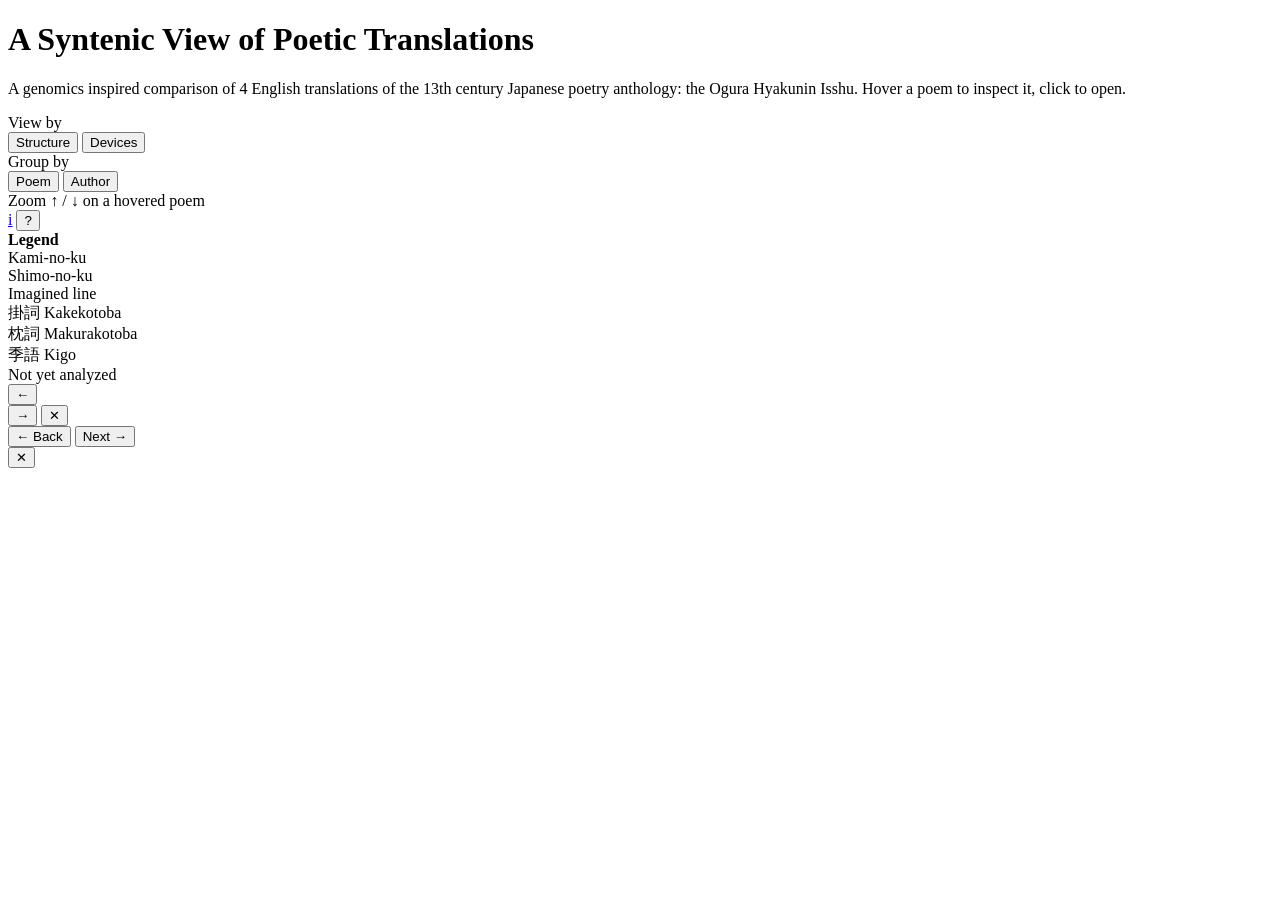
==== index.html @ c62c604d "move index to root for Github pages to find" ====
<!doctype html>
<html lang="en">
<head>
<meta charset="utf-8">
<meta name="viewport" content="width=device-width, initial-scale=1">
<title>Comparative Translations of the Ogura Hyakunin Isshu</title>
<link rel="stylesheet" href="style.css?v=52">
</head>
<body>
<div class="page">
  <div class="hd">
    <h1>A Syntenic View of Poetic Translations</h1>
    <p>A genomics inspired comparison of 4 English translations of the 13th century Japanese poetry anthology: the Ogura Hyakunin Isshu. Hover a poem to inspect it, click to open.</p>
    <div class="toggles-row">
      <div class="toggle-group">
        <span class="toggle-label">View by</span>
        <div class="view-toggle" role="group" aria-label="View mode">
          <button class="vt-btn" id="vtStructure">Structure</button>
          <button class="vt-btn active" id="vtDevice">Devices</button>
        </div>
      </div>
      <div class="toggle-group">
        <span class="toggle-label">Group by</span>
        <div class="view-toggle" role="group" aria-label="Layout mode">
          <button class="vt-btn active" id="vtByPoem">Poem</button>
          <button class="vt-btn" id="vtByAuthor">Author</button>
        </div>
      </div>
      <div class="toggle-group">
        <span class="toggle-label">Zoom</span>
        <span class="zoom-hint">↑ / ↓ on a hovered poem</span>
      </div>
    </div>
    <a class="help-btn about-link" href="about.html" aria-label="About this project" title="About this project" style="right:3.1rem;">i</a>
    <button class="help-btn" id="helpBtn" aria-label="Show walkthrough" title="Show walkthrough">?</button>
  </div>
  <div class="gw" id="gw">
    <div class="grid-nav">
      <div class="col-rail" id="colRail" role="group" aria-label="Jump to column"></div>
      <div class="row-rail" id="rowRail" role="group" aria-label="Jump to row"></div>
      <!-- Static clip boundary — sized once to the grid's own resting
           footprint and never itself transformed, so #grid's zoom
           transform (scale+translate) can never visually escape this box
           no matter what the scale/centering math computes; a hard
           guarantee rather than relying purely on that math being exact. -->
      <div class="grid-clip">
      <div class="grid" id="grid">
      </div>
      <!-- Legend lives OUTSIDE #grid (a sibling, not a child) so it never
           shares #grid's zoom transform — it stays put and stays visible
           at every zoom level, in the same bottom-right corner it always
           occupied, instead of scaling/panning away with the poems.
           nextGridPos() (app.js) still reserves this same 2×2 corner when
           placing poems, so nothing else ever renders underneath it. -->
      <div class="legend">
        <strong>Legend</strong>
        <div class="legend-row"><div class="legend-swatch" style="background:#2E9E6B"></div>Kami-no-ku</div>
        <div class="legend-row"><div class="legend-swatch" style="background:#E5503A"></div>Shimo-no-ku</div>
        <div class="legend-row"><div class="legend-swatch" style="background:#6F63C9"></div>Imagined line</div>
        <div class="legend-row legend-device"><div class="legend-swatch" style="background:#F28FC0"></div>掛詞 Kakekotoba</div>
        <div class="legend-row legend-device"><div class="legend-swatch" style="background:#7EBBEE"></div>枕詞 Makurakotoba</div>
        <div class="legend-row legend-device"><div class="legend-swatch" style="background:#B4DE65"></div>季語 Kigo</div>
        <div class="legend-row"><div class="legend-swatch" style="background:#D6D2C9"></div>Not yet analyzed</div>
      </div>
      </div>
    </div>
    <div class="author-grids" id="authorGrids" style="display:none;"></div>
  </div>
</div>

<!-- Modal -->
<div class="overlay" id="overlay" role="dialog" aria-modal="true">
  <div class="modal-bar">
    <button class="mnav-arrow" id="mPrev" aria-label="Previous poem">←</button>
    <div class="modal-title" id="modalTitle"></div>
    <div class="modal-bar-right">
      <button class="mnav-arrow" id="mNext" aria-label="Next poem">→</button>
      <button class="mbtn-close" id="mClose" aria-label="Close">✕</button>
    </div>
  </div>
  <div class="modal-body">
    <div class="jp-panel" id="jpPanel"></div>
    <div class="en-panel" id="enPanel"></div>
  </div>
</div>

<!-- First-visit walkthrough / reopenable guide -->
<div class="intro-overlay" id="introOverlay">
  <div class="intro-card">
    <div class="intro-steps" id="introSteps"></div>
    <div class="intro-nav">
      <div class="intro-dots" id="introDots"></div>
      <div class="intro-btns">
        <button class="mbtn" id="introBack">← Back</button>
        <button class="mbtn intro-primary" id="introNext">Next →</button>
      </div>
    </div>
    <button class="mbtn-close intro-close" id="introClose" aria-label="Close">✕</button>
  </div>
</div>

<!-- Custom hover tooltip for structure/device labels (see [data-tip] in
     app.js) — native title="" tooltips have a ~1s hover delay, vanish on
     the tiniest mouse movement, and don't work on touch at all, which read
     as "the labels don't work" even though they were technically present. -->
<div id="hoverTip" class="hover-tip"></div>

<script src="app.js?v=66"></script>
</body>
</html>
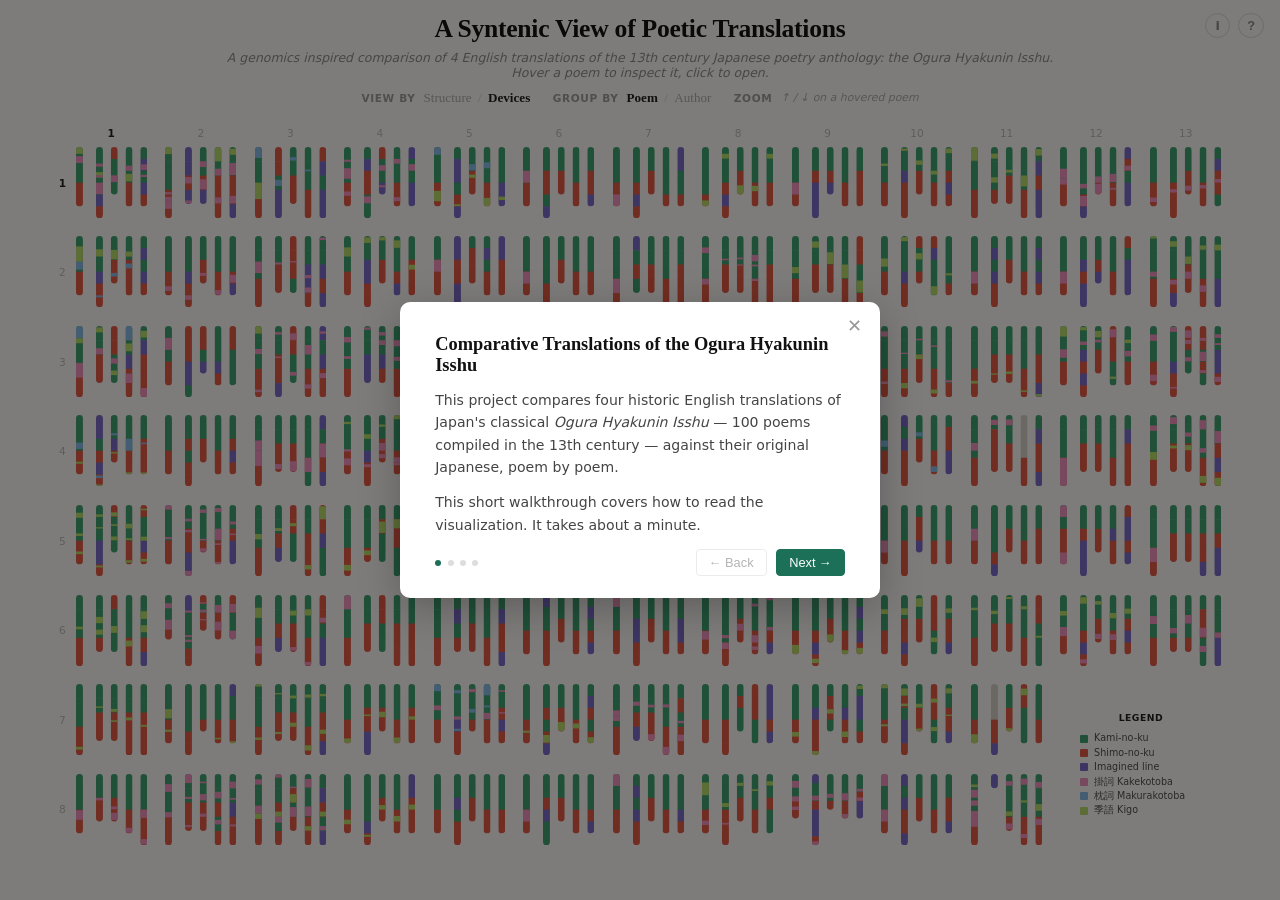
==== commit b25006cf: "remove "not yet analyzed" from legend, no longer used" ====
--- a/index.html
+++ b/index.html
@@ -60,7 +60,6 @@
         <div class="legend-row legend-device"><div class="legend-swatch" style="background:#F28FC0"></div>掛詞 Kakekotoba</div>
         <div class="legend-row legend-device"><div class="legend-swatch" style="background:#7EBBEE"></div>枕詞 Makurakotoba</div>
         <div class="legend-row legend-device"><div class="legend-swatch" style="background:#B4DE65"></div>季語 Kigo</div>
-        <div class="legend-row"><div class="legend-swatch" style="background:#D6D2C9"></div>Not yet analyzed</div>
       </div>
       </div>
     </div>
--- a/style.css
+++ b/style.css
@@ -0,0 +1,645 @@
+*,*::before,*::after{box-sizing:border-box;}
+html,body{height:100%;margin:0;overflow:hidden;background:#fff;
+  font-family:system-ui,-apple-system,sans-serif;}
+
+/* Spec: cell=82pt, gap=21pt, margin=50pt → ratios cell:gap=3.905, margin:gap=2.381
+   Scale so grid+margins fit inside available viewport (width and height).
+   total_w = 13*cell + 12*gap + 2*margin = gap*(13*3.905+12+2*2.381) = gap*67.525
+   total_h = 8*cell + 7*gap = gap*(8*3.905+7) = gap*38.238
+   With ~70px header: available_h = 100vh - 70px
+   gap = min( 100vw/67.525 , (100vh - 70px)/38.238 ) */
+:root{
+  /* --hd-h is set dynamically by updateHdHeight() in app.js (via a
+     ResizeObserver on .hd), not guessed here — the header's real height
+     depends on its own content (title/subtitle wrap differently per
+     viewport width, plus the toggles row), so a fixed px guess either
+     left dead space or, if too small, let the grid's own height budget
+     overshoot and push the header's top off-screen under
+     html,body{overflow:hidden}. The 96px fallback only covers the first
+     paint before JS runs. */
+  --hd-h: 96px;
+  /* Divisor is 43, not 38.238 — 38.238 is only 8*cell + 7*gap (the grid's
+     own height), leaving out the top+bottom --margin this budget is
+     supposed to include (margin:gap*2.381 each, so +2.381+2.381 = 43
+     total). Using 38.238 computed a --gap slightly too large, so the grid
+     plus its margin came out taller than the space actually available —
+     with .gw centering it and clipping via overflow:hidden, that overshoot
+     showed up as the top row (and bottom) getting cut off. */
+  --gap: min(calc(100vw / 67.525), calc((100vh - var(--hd-h)) / 43));
+  --cell: calc(var(--gap) * 3.905);
+  --margin: calc(var(--gap) * 2.381);
+}
+
+/* Page layout */
+.page{height:100%;display:flex;flex-direction:column;}
+
+/* Header */
+.hd{flex-shrink:0;text-align:center;padding:.9rem 1rem .6rem;}
+.hd h1{font-family:Georgia,"Times New Roman",serif;font-size:clamp(1.1rem,2.2vw,1.6rem);
+  font-weight:700;margin:0;letter-spacing:-.01em;}
+.hd p{font-size:.78rem;color:#888;margin:.35rem auto 0;font-style:italic;max-width:52rem;}
+.toggles-row{
+  display:flex;align-items:center;justify-content:center;gap:1.4rem;
+  margin-top:.6rem;flex-wrap:wrap;
+}
+.toggle-group{display:flex;align-items:center;gap:.5rem;}
+.toggle-label{font-family:'Inter',system-ui,sans-serif;font-size:.66rem;font-weight:600;
+  letter-spacing:.06em;text-transform:uppercase;color:#999;}
+/* Plain text options separated by "/", not a pill/button group — the
+   chosen one is just darker/bolder, nothing gets a filled background. */
+.view-toggle{display:flex;align-items:center;gap:.4rem;}
+.vt-btn{
+  border:none;background:none;padding:0;font-family:Georgia,"Times New Roman",serif;
+  font-size:.82rem;font-weight:400;color:#aaa;cursor:pointer;transition:color .12s;
+}
+.vt-btn+.vt-btn::before{content:'/';margin-right:.4rem;color:#ccc;font-weight:400;}
+.vt-btn:hover{color:#666;}
+.vt-btn.active{color:#111;font-weight:700;}
+.zoom-hint{font-size:.68rem;color:#aaa;font-style:italic;}
+.help-btn{
+  position:absolute;top:.8rem;right:1rem;width:1.6rem;height:1.6rem;border-radius:50%;
+  border:1px solid #ddd;background:#fff;color:#888;font-size:.8rem;font-weight:700;
+  cursor:pointer;display:flex;align-items:center;justify-content:center;
+  text-decoration:none;transition:background .12s,color .12s;
+}
+.help-btn:hover{background:#f5f4f0;color:#444;}
+.hd{position:relative;}
+
+/* Grid wrapper — scaled to viewport
+   Spec: 13 cols × 8 rows, 82×82pt cells, 21pt gap, 50pt page margin */
+.gw{
+  flex:1;min-height:0;
+  display:flex;align-items:center;justify-content:center;
+  padding-bottom:var(--margin);
+  position:relative;
+  overflow:hidden;
+}
+
+/* Discrete row/column steppers — jump the selection one column or row at a
+   time, independent of the continuous hover-magnifier zoom (applyZoom() in
+   app.js drives both from the same selected cell). */
+.grid-nav{
+  display:grid;
+  grid-template-columns:auto 1fr;
+  grid-template-rows:auto 1fr;
+  gap:.5rem .6rem;
+}
+.col-rail{
+  grid-column:2;grid-row:1;
+  display:flex;gap:var(--gap);align-items:center;justify-content:center;
+  transition:opacity .15s ease;
+}
+.row-rail{
+  grid-column:1;grid-row:2;
+  display:flex;flex-direction:column;gap:var(--gap);align-items:center;justify-content:center;
+  transition:opacity .15s ease;
+}
+/* Hide the static navigation rails while the grid is transformed. */
+.grid-nav:has(#grid.zoom-active) .col-rail,
+.grid-nav:has(#grid.zoom-active) .row-rail{
+  opacity:0;pointer-events:none;
+}
+.nav-btn{
+  border:none;background:none;padding:0;
+  font-family:'Inter',system-ui,sans-serif;font-size:.66rem;font-weight:500;
+  color:#bbb;cursor:pointer;transition:color .12s;
+  display:flex;align-items:center;justify-content:center;
+}
+.col-rail .nav-btn{width:var(--cell);}
+.row-rail .nav-btn{height:var(--cell);}
+.nav-btn:hover{color:#555;}
+.nav-btn.active{color:#111;font-weight:700;}
+
+/* Takes over #grid's old grid-nav placement and clips to it — #grid itself
+   is what scales/translates during zoom, and this static, never-
+   transformed wrapper is what guarantees that transform can never make
+   the zoomed content visually spill past the grid's own resting box,
+   regardless of the scale/centering math in setZoomLevel/applyZoom. */
+.grid-clip{grid-column:2;grid-row:2;overflow:hidden;position:relative;}
+
+/* Same 13×8 dimensions (grid-template-columns/rows) at every zoom level —
+   zooming is a transform:scale on this whole element (see setZoomLevel in
+   app.js), never a change to the track layout itself, so every cell
+   (focal and neighbors) grows together in sync, in place. */
+.grid{
+  transition:transform .18s ease-out;
+  display:grid;
+  grid-template-columns:repeat(13,var(--cell));
+  grid-template-rows:repeat(8,var(--cell));
+  gap:var(--gap);
+  grid-auto-flow:dense;
+}
+
+/* Legend — occupies the bottom-right 2×2 corner of .grid-clip (matching
+   the same 2×2 block nextGridPos() in app.js still reserves when placing
+   poems), but as a sibling of #grid rather than a child — position:
+   absolute here, not a grid-column/row placement, is what keeps it OUT of
+   #grid's own zoom transform, so it neither scales nor pans away and
+   stays visible/in-place at every zoom level. */
+.legend{
+  position:absolute;right:0;bottom:0;
+  width:calc(var(--cell)*2 + var(--gap));height:calc(var(--cell)*2 + var(--gap));
+  padding:1.15rem 1.25rem;font-size:.6rem;line-height:1.5;
+  font-family:'Inter',system-ui,sans-serif;font-weight:300;
+  display:flex;flex-direction:column;justify-content:center;
+  background:#fff;
+}
+.legend strong{display:block;text-align:center;font-size:.58rem;font-weight:700;
+  letter-spacing:.05em;text-transform:uppercase;color:#111;margin-bottom:.4rem;}
+.legend-row{display:flex;align-items:center;gap:.35rem;color:#444;font-weight:300;}
+.legend-swatch{width:8px;height:8px;border-radius:1px;flex-shrink:0;}
+/* Structure mode shows only the bipartite kami/shimo/imagined skeleton —
+   the device rows (kakekotoba/makurakotoba/kigo) describe highlights that
+   Structure mode doesn't draw at all, so listing them would document a
+   layer that isn't actually on screen. */
+.legend.structure-only .legend-device{display:none;}
+
+/* Poem cell — normal size/position never changes; zoom is done entirely
+   with #grid's own transform:scale, which the compositor animates
+   smoothly with zero layout recalculation. */
+.pc{
+  width:100%;height:100%;
+  cursor:pointer;display:flex;align-items:center;justify-content:center;
+  border-radius:4px;user-select:none;position:relative;
+  transition:transform .09s ease-out, filter .3s ease, opacity .3s ease;
+  will-change:transform;
+}
+.pc:focus-visible{outline:2px solid #1D7058;outline-offset:1px;}
+/* Every other poem greys out while one is zoomed — the grid's own
+   dimensions never change (same 13×8 tracks, same footprint), so this
+   desaturation is what actually draws the eye to the focused poem instead
+   of a same-size, same-color, same-position grid of near-identical bars. */
+.grid.zoom-active .pc:not(.zoomed){filter:grayscale(1) brightness(1.05);opacity:.55;}
+.glyph-wrap{width:100%;height:100%;display:flex;align-items:center;justify-content:center;transition:opacity .18s ease;}
+.glyph-wrap svg{width:100%;height:100%;display:block;}
+
+/* ── Zoom ────────────────────────────────────────────────────────────────
+   The WHOLE grid scales (see #grid transform in app.js), anchored on the
+   selected poem and recentered toward the viewport, so approaching a poem
+   feels like zooming into a map region — every neighbor grows and slides
+   in sync with the focal cell, at the same rate, rather than the focal
+   cell alone popping out over static neighbors. The grid's own dimensions
+   (track count) never change — only its scale does. */
+.pc.zoomed{
+  z-index:5;
+  background:#fff;
+  border-radius:6px;
+}
+/* At rest/hover: just this label, centered — no bars underneath it, no
+   absolute overlay positioning needed since it's the only content. */
+.zc-hover-lbl{
+  width:100%;height:100%;display:flex;align-items:center;justify-content:center;
+  text-align:center;font-family:'Inter',system-ui,sans-serif;font-weight:700;
+  font-size:7.5px;color:#333;padding:2px;pointer-events:none;
+  overflow:hidden;word-break:break-word;
+}
+/* Self-contained zoom card — replaces .glyph-wrap's plain SVG for the
+   selected cell once actually zoomed to the book tier (level 0 stays a
+   plain glyph; the first zoom press stays in-cell too — see
+   applyCellZoomTier). Centered on its own (now-scaled-up) parent cell via
+   left/top 50% + translate, NOT position:fixed — the cell itself already
+   ends up centered in the viewport once the grid's own transform recenters
+   it, and staying attached to the cell (rather than the raw viewport)
+   keeps it visually in sync with the neighbors zooming around it. */
+.zc-card{
+  position:absolute;left:50%;top:50%;transform:translate(-50%,-50%);
+  display:flex;flex-direction:column;
+  /* No shadow, no border — the shadow read as a distinct floating pop-up
+     layer sitting on top of the grid; even a thin outline still drew a
+     visible edge around the card. Just the white fill against the
+     greyed-out neighbors is what sets it apart now. */
+  background:#fff;border-radius:6px;overflow:hidden;
+}
+.zc-body{
+  flex:1;min-height:0;display:flex;align-items:flex-start;justify-content:center;
+  overflow:hidden;padding:8px;
+}
+.zc-bars{width:100%;height:100%;}
+
+/* Two-page book layout — source text (left) | poem number (gutter) |
+   divider | title + all four translations (right). Same idea as the
+   modal's jp-panel/en-panel split, just laid out inline and sized to
+   whatever room the current zoom level has. */
+.zc-book{display:flex;align-items:flex-start;gap:10px;height:100%;}
+.zc-book-jp{display:flex;align-items:flex-start;gap:4px;flex-shrink:0;height:100%;}
+.zc-book-num{
+  writing-mode:vertical-rl;text-orientation:mixed;
+  font-family:'Iansui','Hiragino Mincho ProN','Yu Mincho',serif;font-size:5px;color:#999;
+  letter-spacing:.15em;flex-shrink:0;align-self:stretch;
+  display:flex;align-items:center;justify-content:center;
+}
+.zc-book-divider{width:1px;background:#e4e1db;align-self:stretch;flex-shrink:0;}
+.zc-book-en{flex:1;min-width:0;display:flex;flex-direction:column;gap:6px;}
+.zc-book-title{
+  font-family:'Ibarra Real Nova',Georgia,serif;font-weight:700;
+  font-size:7px;color:#111;text-align:center;margin-bottom:2px;
+}
+.zc-book-block{display:flex;flex-direction:column;gap:1px;}
+/* font-size set inline per-poem (see renderZcBook in app.js), proportional
+   to that column's own body-text size — a fixed size here made the label
+   look much bigger than the actual poem text once the body shrank to fit. */
+.zc-book-lbl{font-family:'Inter',system-ui,sans-serif;font-weight:700;color:#888;}
+.zc-book-lines{font-family:'Ibarra Real Nova',Georgia,serif;color:#333;line-height:1.4;word-break:break-word;}
+/* Keep each line's underline aligned with its text. */
+.zc-book-line{
+  /* display:block (not inline-block) — width:fit-content alone already
+     keeps the underline from overrunning short text; inline-block also
+     put each line into an INLINE formatting context, so short adjacent
+     lines could flow onto the same visual row like wrapping words instead
+     of always stacking, one per row — which is what made two lines with
+     two different, individually-correct ku colors (e.g. shimo then
+     imagined) look like one line with a wrong, two-toned underline. */
+  display:block;width:fit-content;max-width:100%;
+  /* em, not px — .zc-book-line inherits its font-size from .zc-book-lines,
+     which shrinkToFitAll (app.js) shrinks dynamically to fit the card. A
+     fixed px border/padding/margin stayed the same thickness no matter how
+     far the text shrank, so at small sizes the underline read as a thick
+     bar dwarfing its own text; em units track the actual rendered font
+     size automatically, at every size, with no separate JS bookkeeping. */
+  border-bottom:0.22em solid transparent;padding-bottom:0.12em;margin-bottom:0.12em;
+}
+
+/* Zoom "bars" tier — the selected cell's bars swap for its actual source
+   characters, hoverable (withTips), inside the self-contained .zc-card
+   at press 1 before the book layout takes over at press 2. */
+.gz-sidebar{
+  /* width set inline per-poem (see renderZcBook in app.js), proportional
+     to uiScale — a fixed 3px was disproportionately thick next to JP text
+     shrunk down for a small card. height:100% (was a fixed 82%) so the
+     kami/shimo bar always spans the JP text's own full height — 82% left
+     a visible gap at the bottom whenever the text itself filled its
+     column (which .gz-text's own height:100% means it always does). */
+  height:100%;flex-shrink:0;
+  display:flex;flex-direction:column;border-radius:2px;overflow:hidden;
+}
+.gz-sb-seg{flex-shrink:0;}
+/* Fixed narrow width (not just a max) leaves no room for CJK's default
+   behavior of wrapping overflow into a second vertical column further
+   left — that's what let text spill sideways across neighboring cells.
+   With only one column possible, an over-long poem instead clips its own
+   tail via overflow:hidden; renderGridTextGlyph() sizes the font down to
+   make that the rare exception rather than the norm. */
+.gz-text{
+  writing-mode:vertical-rl;text-orientation:mixed;
+  font-family:'Iansui','Hiragino Mincho ProN','Yu Mincho',serif;
+  width:1.1em;flex-shrink:0;
+  /* height:100% + overflow:hidden are what actually enforce the "only one
+     column possible" intent below — without an explicit height, this flex
+     item had no hard vertical limit of its own to overflow AGAINST, so
+     when the text ran long enough it fell back to CJK's default behavior
+     of wrapping into a second vertical column further left instead of
+     clipping, which read as the poem's text being split in two. */
+  height:100%;overflow:hidden;
+  line-height:1.35;letter-spacing:.04em;color:#1a1a1a;
+}
+.gz-ch{padding:0 .5px;border-radius:1px;background-clip:padding-box;border:1px solid transparent;box-sizing:border-box;}
+
+/* ── By-Author layout ── 5 panels (source + 4 translators), each a compact
+   10×10 grid of that one translator's 100 poems — lets a reader scan one
+   translator's whole body of work, or compare corpus-wide patterns between
+   translators, instead of poem-by-poem. Each mini-cell is a single bar
+   (not five), same color logic as the by-poem view's bars. */
+.author-grids{
+  display:flex;gap:1.1rem;align-items:flex-start;justify-content:center;
+  width:100%;height:100%;padding:0 1rem;
+}
+.author-panel{
+  display:flex;flex-direction:column;align-items:center;gap:.5rem;
+  flex:1;min-width:0;max-width:19%;
+}
+.author-panel-label{
+  font-family:'Ibarra Real Nova',Georgia,serif;font-weight:700;font-size:.85rem;color:#333;
+  text-align:center;white-space:nowrap;
+}
+.author-mini-grid{
+  display:grid;
+  grid-template-columns:repeat(10,1fr);
+  gap:3px;width:100%;aspect-ratio:1;
+}
+.author-cell{
+  cursor:pointer;border-radius:2px;overflow:hidden;
+  transition:transform .1s ease;
+}
+.author-cell:hover{transform:scale(1.35);z-index:5;position:relative;box-shadow:0 2px 8px rgba(0,0,0,.25);}
+.author-cell svg{width:100%;height:100%;display:block;}
+
+/* ── Modal overlay ── */
+.overlay{
+  display:none;position:fixed;inset:0;z-index:200;
+  background:#ffffff;
+  overflow:hidden;
+}
+.overlay.open{display:flex;flex-direction:column;}
+
+/* Modal top bar — prev arrow | title | next arrow + close, no boxes around
+   any of them (arrow-key nav — see keydown handler in app.js — already
+   covers the same Prev/Next actions, so these are a visible affordance,
+   not the only way to navigate). */
+.modal-bar{
+  flex-shrink:0;display:flex;align-items:center;justify-content:space-between;
+  padding:.7rem 1.25rem;border-bottom:1px solid #e4e1db;
+  background:#fff;
+}
+.modal-title{
+  font-family:'Ibarra Real Nova',Georgia,serif;font-size:1.05rem;font-weight:700;
+  color:#111;text-align:center;flex:1;min-width:0;
+  overflow:hidden;text-overflow:ellipsis;white-space:nowrap;padding:0 1rem;
+}
+.modal-bar-right{display:flex;align-items:center;gap:1rem;}
+.mnav-arrow{
+  border:none;background:none;padding:.2rem;cursor:pointer;
+  font-size:1.2rem;line-height:1;color:#444;transition:color .1s;
+}
+.mnav-arrow:hover{color:#111;}
+.mnav-arrow:disabled{opacity:.3;cursor:default;}
+.mnav-arrow:disabled:hover{color:#444;}
+.mbtn-close{
+  border:none;background:none;padding:.2rem;cursor:pointer;
+  font-size:1rem;color:#888;transition:color .1s;
+}
+.mbtn-close:hover{color:#111;}
+
+/* Modal body: JP panel | EN panel */
+.modal-body{flex:1;min-height:0;display:grid;grid-template-columns:44% 56%;}
+
+/* Left panel — JP text with sidebar, title, and poem-specific legend */
+.jp-panel{
+  position:relative;
+  display:flex;align-items:stretch;justify-content:center;
+  background:#ffffff;border-right:1px solid #e4e1db;overflow:hidden;
+  padding:1.2rem 1rem;
+}
+/* justify-content:center (horizontal) but deliberately NOT
+   align-items:center (vertical) — centering the cross axis on the flex
+   CONTAINER is the classic flexbox+overflow trap: once content is taller
+   than the container, browsers clip it equally from both ends instead of
+   letting you scroll to the actual top, so scrolling could never reach
+   the poem's first characters. margin:auto on .jp-inner itself (below)
+   centers it the same way when it fits, but behaves like normal
+   top-anchored, fully-scrollable content once it doesn't. */
+.jp-scroll{
+  flex:1;min-width:0;display:flex;justify-content:center;
+  overflow-y:auto;overflow-x:hidden;
+}
+/* Sidebar + text kept as one tightly-packed unit, centered as a whole —
+   so the kami/shimo color bracket sits flush against the characters
+   instead of pinned to the panel's far edge with a gap. */
+.jp-inner{
+  display:flex;flex-direction:row;align-items:stretch;gap:.6rem;
+  margin:auto 0;
+}
+.jp-sidebar{
+  width:8px;flex-shrink:0;display:flex;flex-direction:column;
+  border-radius:4px;overflow:hidden;align-self:stretch;
+}
+.jp-sidebar-seg{flex-shrink:0;}
+.jp-chars-area{
+  display:flex;align-items:center;justify-content:center;
+  padding:.4rem 0;
+}
+/* Real writing-mode:vertical-rl (not a flex-column stack of horizontal
+   boxes) — a fake vertical column built from flex-direction:column lays
+   each character out as its own independent horizontal-text box, which
+   reads as "sideways"/out-of-line the moment anything doesn't perfectly
+   center (furigana groups especially). Native vertical text keeps every
+   character genuinely upright and in one continuous column, the same way
+   .gz-text/.zc-book-num/.title-jp already do it elsewhere on this page. */
+.jp-chars{
+  writing-mode:vertical-rl;text-orientation:mixed;
+  font-family:'Iansui','Hiragino Mincho ProN','Yu Mincho','MS Mincho',serif;
+  font-size:clamp(1rem,2.6vh,1.7rem);
+  letter-spacing:.06em;color:#1a1a1a;
+  /* height:max-content, not the "no height rule = auto" assumption — under
+     the chain of flex ancestors here (.jp-scroll > .jp-inner > .jp-chars-
+     area, mixing stretch and centered/auto-margin alignment), the browser
+     was still resolving .jp-chars' cross-size against an implicit
+     available-space figure from somewhere up that chain during its OWN
+     line-wrap decision, even though nothing set an explicit height/
+     max-height on .jp-chars directly — the poem wrapped into a second
+     column despite that. Forcing height:max-content overrides whatever
+     that implicit figure was and guarantees single-line sizing regardless
+     of how the surrounding flex layout resolves. */
+  height:max-content;
+}
+/* Plain white by default — kami/shimo is shown only by the bracket beside
+   the text (.jp-sidebar). A device word gets an actual highlight
+   background in its own color, strong enough to read clearly at a glance.
+   Consecutive characters of the SAME device run are rounded only at the
+   run's start/end, so a multi-character word reads as one continuous
+   highlighted block, not a stack of separate rounded chips with visible
+   seams between them. */
+.jp-ch{
+  display:inline-block;
+  padding:.16em .09em;
+  border:2px solid transparent;box-sizing:border-box;
+}
+/* position:relative, not flex — the kanji spans inside are plain inline
+   content, contributing their own natural width to .jp-chars' single
+   column exactly like any ungrouped .jp-ch does, so the poem's main text
+   stays on one uninterrupted vertical line regardless of where furigana
+   does or doesn't appear. Flex (row OR column) sized the GROUP itself to
+   fit kanji+furigana side by side, which nudged the kanji's own position
+   within the column at every furigana run — a poem's base text should
+   never shift depending on whether the word next to it happens to be
+   annotated. */
+.jp-ruby-group{position:relative;display:inline-block;}
+/* Furigana always reads to the RIGHT of its kanji in vertical Japanese
+   text (into the gutter toward the previous, already-read column) — never
+   left, never below. Absolutely positioned so it can never affect the
+   kanji's own layout width/position (see .jp-ruby-group above), and
+   vertically centered against whatever height the kanji run itself ends
+   up being. */
+.jp-furigana{
+  position:absolute;top:50%;left:100%;
+  transform:translateY(-50%);
+  margin-left:.08em;
+  font-family:'Iansui','Hiragino Mincho ProN','Yu Mincho',serif;
+  font-size:.42em;color:#999;
+  white-space:nowrap;
+}
+
+.title-jp{
+  writing-mode:vertical-rl;text-orientation:mixed;
+  font-family:'Iansui','Hiragino Mincho ProN','Yu Mincho',serif;
+  font-size:clamp(.65rem,1.1vw,.9rem);
+  letter-spacing:.1em;color:#888;
+  white-space:nowrap;
+  position:absolute;top:1rem;right:1.1rem;
+}
+/* Poem-specific device legend — same corner treatment, font, and no-border
+   look as the main grid's own .legend (see near the top of this file):
+   bottom-right corner of its panel, plain Inter, no box around it. */
+.jp-legend{
+  position:absolute;bottom:0;right:0;
+  padding:1.15rem 1.25rem;font-size:.6rem;line-height:1.5;
+  font-family:'Inter',system-ui,sans-serif;font-weight:300;color:#444;
+  display:flex;flex-direction:column;gap:0;
+  background:#fff;
+  max-width:9.5rem;
+}
+.jp-legend .lgd-title{
+  display:block;text-align:center;font-size:.58rem;font-weight:700;
+  letter-spacing:.05em;text-transform:uppercase;color:#111;margin-bottom:.4rem;
+}
+.jp-legend .lrow{display:flex;align-items:center;gap:.35rem;line-height:1.3;font-weight:300;}
+.jp-legend .lsw{width:8px;height:8px;border-radius:1px;flex-shrink:0;}
+
+/* Right panel — all four translations (the title moved into .modal-title
+   in the top bar — see index.html/app.js openModal — so it's not
+   duplicated here). */
+.en-panel{
+  padding:1.5rem 2rem;overflow-y:auto;background:#fff;
+}
+/* One translator block after another, in reading order (D, N, M, P — see
+   MODAL_ORDER in app.js) — not a 2×2 grid pairing them off side by side. */
+.trans-grid{
+  display:flex;flex-direction:column;gap:1.5rem;
+}
+.trans-block{min-width:0;}
+/* No border-bottom under the translator's name — it read as a divider
+   line the block didn't need. */
+.trans-label{
+  font-family:'Inter',system-ui,sans-serif;font-size:.72rem;font-weight:700;
+  letter-spacing:.03em;color:#888;margin-bottom:.4rem;
+}
+.trans-lines{display:flex;flex-direction:column;}
+.tl-row{}
+.tl{
+  display:inline-block;width:fit-content;max-width:100%;
+  font-family:'Ibarra Real Nova',Georgia,serif;font-size:.92rem;line-height:1.65;
+  color:#222;
+  border-bottom:3px solid transparent;padding-bottom:.15rem;margin-bottom:.3rem;
+}
+.no-data{color:#bbb;font-style:italic;font-size:.8rem;}
+/* Highlight backgrounds match the legend swatch exactly (full color, not a
+   lightened tint). Text stays black everywhere — never white. */
+.dw-en{
+  background-clip:padding-box;border-radius:2px;padding:0 .08em;
+  -webkit-box-decoration-break:clone;box-decoration-break:clone;
+}
+
+/* ── Tied-highlight glow — every element sharing one data-device value (the
+   JP word + its rendering in all four translators) brightens together when
+   any one of them is hovered, so the connection reads as one thing, not
+   four coincidentally-same-colored patches.
+   .dw-en is already one span per whole EN phrase, so a uniform ring reads
+   fine there. .jp-ch is one span per CHARACTER though (vertical text is
+   built one glyph at a time) — a uniform per-character ring would draw a
+   separate white box around every character of a multi-character word,
+   reading as several stacked chips instead of one unit. A permanent
+   transparent border (reserved space, so toggling the visible color never
+   shifts layout) only turns visible on the left/right always, and top/
+   bottom only at .run-start/.run-end (set in app.js's renderJPChars from
+   the same word-boundary logic that already rounds the background) —
+   together they trace one continuous outline around the whole word. */
+.jp-ch.glow{
+  border-left-color:rgba(255,255,255,.9);
+  border-right-color:rgba(255,255,255,.9);
+  filter:brightness(1.12) saturate(1.25);
+  transition:border-color .12s,filter .12s;
+  position:relative;z-index:1;
+}
+.jp-ch.glow.run-start{border-top-color:rgba(255,255,255,.9);}
+.jp-ch.glow.run-end{border-bottom-color:rgba(255,255,255,.9);}
+.dw-en.glow{
+  box-shadow:0 0 0 2px rgba(255,255,255,.9), 0 0 10px 3px rgba(0,0,0,.35);
+  filter:brightness(1.12) saturate(1.25);
+  transition:box-shadow .12s,filter .12s;
+  position:relative;z-index:1;
+}
+/* Same approach as .jp-ch.glow above (border-tracing, not a per-character
+   box-shadow) — a box-shadow drew its own halo around EVERY character,
+   which reads as separate glowing chips instead of one highlighted word.
+   run-start/run-end (set in buildJpMarkup in app.js, same word-boundary
+   logic that already rounds the background) trace one continuous outline
+   around the whole run instead. */
+.gz-ch.glow{
+  border-left-color:rgba(255,255,255,.9);
+  border-right-color:rgba(255,255,255,.9);
+  filter:brightness(1.12) saturate(1.25);
+  transition:border-color .12s,filter .12s;
+  position:relative;z-index:1;
+}
+.gz-ch.glow.run-start{border-top-color:rgba(255,255,255,.9);}
+.gz-ch.glow.run-end{border-bottom-color:rgba(255,255,255,.9);}
+
+/* Custom hover tooltip (see #hoverTip in index.html) */
+.hover-tip{
+  display:none;position:fixed;z-index:300;pointer-events:none;
+  transform:translate(0,-50%);
+  background:rgba(20,20,20,.94);color:#fff;
+  border-radius:4px;padding:.35rem .6rem;
+  font-family:'Inter',system-ui,sans-serif;font-size:.72rem;font-weight:500;
+  white-space:nowrap;max-width:16rem;white-space:normal;
+  box-shadow:0 2px 10px rgba(0,0,0,.25);
+}
+.hover-tip.show{display:block;}
+.hover-tip.flip{transform:translate(-100%,-50%);}
+
+/* ── First-visit walkthrough ── */
+.intro-overlay{
+  display:none;position:fixed;inset:0;z-index:400;
+  background:rgba(20,18,15,.55);
+  align-items:center;justify-content:center;
+}
+.intro-overlay.open{display:flex;}
+.intro-card{
+  position:relative;background:#fff;border-radius:10px;
+  width:min(30rem,90vw);max-height:85vh;overflow-y:auto;
+  padding:2rem 2.2rem 1.4rem;
+  box-shadow:0 10px 40px rgba(0,0,0,.25);
+}
+.intro-steps{min-height:12rem;}
+.intro-step{display:none;}
+.intro-step.active{display:block;}
+.intro-step h2{
+  font-family:Georgia,"Times New Roman",serif;font-size:1.15rem;margin:0 0 .8rem;color:#111;
+}
+.intro-step p{font-size:.88rem;line-height:1.6;color:#444;margin:0 0 .8rem;}
+.intro-step strong{color:#222;}
+.intro-bars-demo{
+  display:flex;align-items:flex-end;gap:.9rem;justify-content:center;
+  padding:1rem 0;
+}
+.intro-bars-demo .lbl{
+  display:flex;flex-direction:column;align-items:center;gap:.35rem;
+  font-size:.7rem;color:#888;font-weight:600;
+}
+.intro-bar{width:14px;border-radius:6px;}
+.intro-swatches{display:flex;flex-direction:column;gap:.45rem;margin-top:.4rem;}
+.intro-swatch-row{display:flex;align-items:center;gap:.55rem;font-size:.82rem;color:#444;line-height:1.4;}
+.intro-swatch{width:12px;height:12px;border-radius:2px;flex-shrink:0;}
+.intro-nav{display:flex;align-items:center;justify-content:space-between;margin-top:.6rem;}
+.intro-dots{display:flex;gap:.4rem;}
+.intro-dot{width:6px;height:6px;border-radius:50%;background:#ddd;}
+.intro-dot.active{background:#1D7058;}
+.intro-btns{display:flex;gap:.6rem;}
+/* Only used by the intro walkthrough's Back/Next now — the modal's own
+   prev/next became plain .mnav-arrow (no box) per its own design; the
+   intro dialog's buttons still want the boxed/pill look. */
+.mbtn{padding:.3rem .75rem;border-radius:4px;border:1px solid #d0cdc8;
+  background:#fff;cursor:pointer;font-size:.8rem;font-weight:500;color:#444;
+  transition:background .1s;}
+.mbtn:hover{background:#f0efe9;}
+.mbtn:disabled{opacity:.4;cursor:default;}
+.mbtn:disabled:hover{background:#fff;}
+.intro-primary{background:#1D7058;color:#fff;border-color:#1D7058;}
+.intro-primary:hover{background:#175c48;}
+.intro-close{
+  position:absolute;top:.7rem;right:.8rem;border:none;background:none;
+  font-size:1.1rem;color:#999;cursor:pointer;line-height:1;padding:.3rem;
+}
+.intro-close:hover{color:#444;}
+
+/* ── Responsive: narrow viewports flip the grid to 8 cols × 13 rows
+   (computeGridDims() in app.js) and stack the modal panels. ── */
+@media (max-width:640px){
+  .grid{
+    grid-template-columns:repeat(8,var(--cell));
+    grid-template-rows:repeat(13,var(--cell));
+  }
+  .modal-body{grid-template-columns:1fr;grid-template-rows:auto auto;overflow-y:auto;}
+  .jp-panel{border-right:none;border-bottom:1px solid #e4e1db;min-height:40vh;}
+  .author-grids{flex-direction:column;align-items:center;overflow-y:auto;}
+  .author-panel{max-width:min(20rem,90vw);width:100%;}
+}
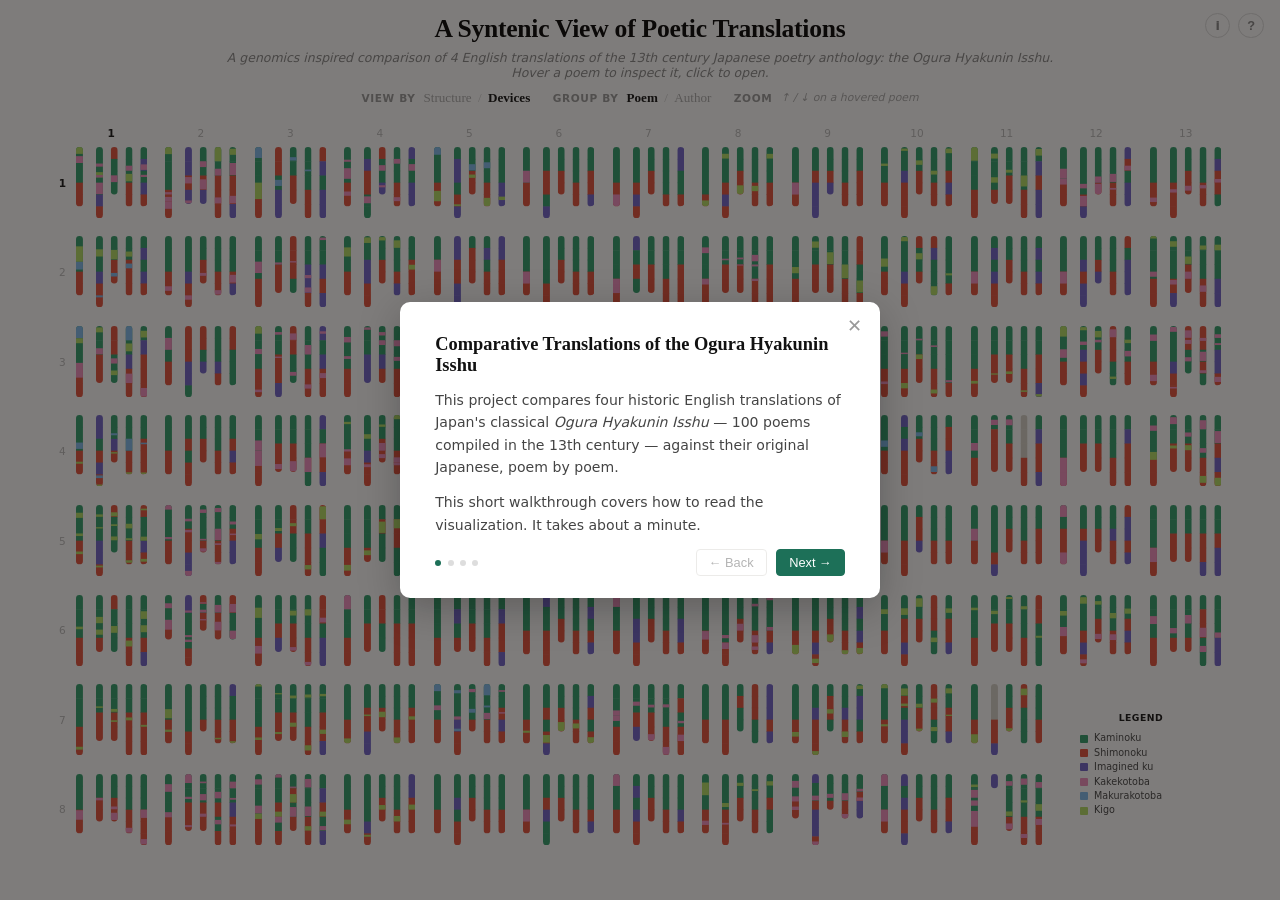
==== commit 945f58d5: "Fix legend naming convention" ====
--- a/index.html
+++ b/index.html
@@ -54,12 +54,12 @@
            placing poems, so nothing else ever renders underneath it. -->
       <div class="legend">
         <strong>Legend</strong>
-        <div class="legend-row"><div class="legend-swatch" style="background:#2E9E6B"></div>Kami-no-ku</div>
-        <div class="legend-row"><div class="legend-swatch" style="background:#E5503A"></div>Shimo-no-ku</div>
-        <div class="legend-row"><div class="legend-swatch" style="background:#6F63C9"></div>Imagined line</div>
-        <div class="legend-row legend-device"><div class="legend-swatch" style="background:#F28FC0"></div>掛詞 Kakekotoba</div>
-        <div class="legend-row legend-device"><div class="legend-swatch" style="background:#7EBBEE"></div>枕詞 Makurakotoba</div>
-        <div class="legend-row legend-device"><div class="legend-swatch" style="background:#B4DE65"></div>季語 Kigo</div>
+        <div class="legend-row"><div class="legend-swatch" style="background:#2E9E6B"></div>Kaminoku</div>
+        <div class="legend-row"><div class="legend-swatch" style="background:#E5503A"></div>Shimonoku</div>
+        <div class="legend-row"><div class="legend-swatch" style="background:#6F63C9"></div>Imagined ku</div>
+        <div class="legend-row legend-device"><div class="legend-swatch" style="background:#F28FC0"></div>Kakekotoba</div>
+        <div class="legend-row legend-device"><div class="legend-swatch" style="background:#7EBBEE"></div>Makurakotoba</div>
+        <div class="legend-row legend-device"><div class="legend-swatch" style="background:#B4DE65"></div>Kigo</div>
       </div>
       </div>
     </div>
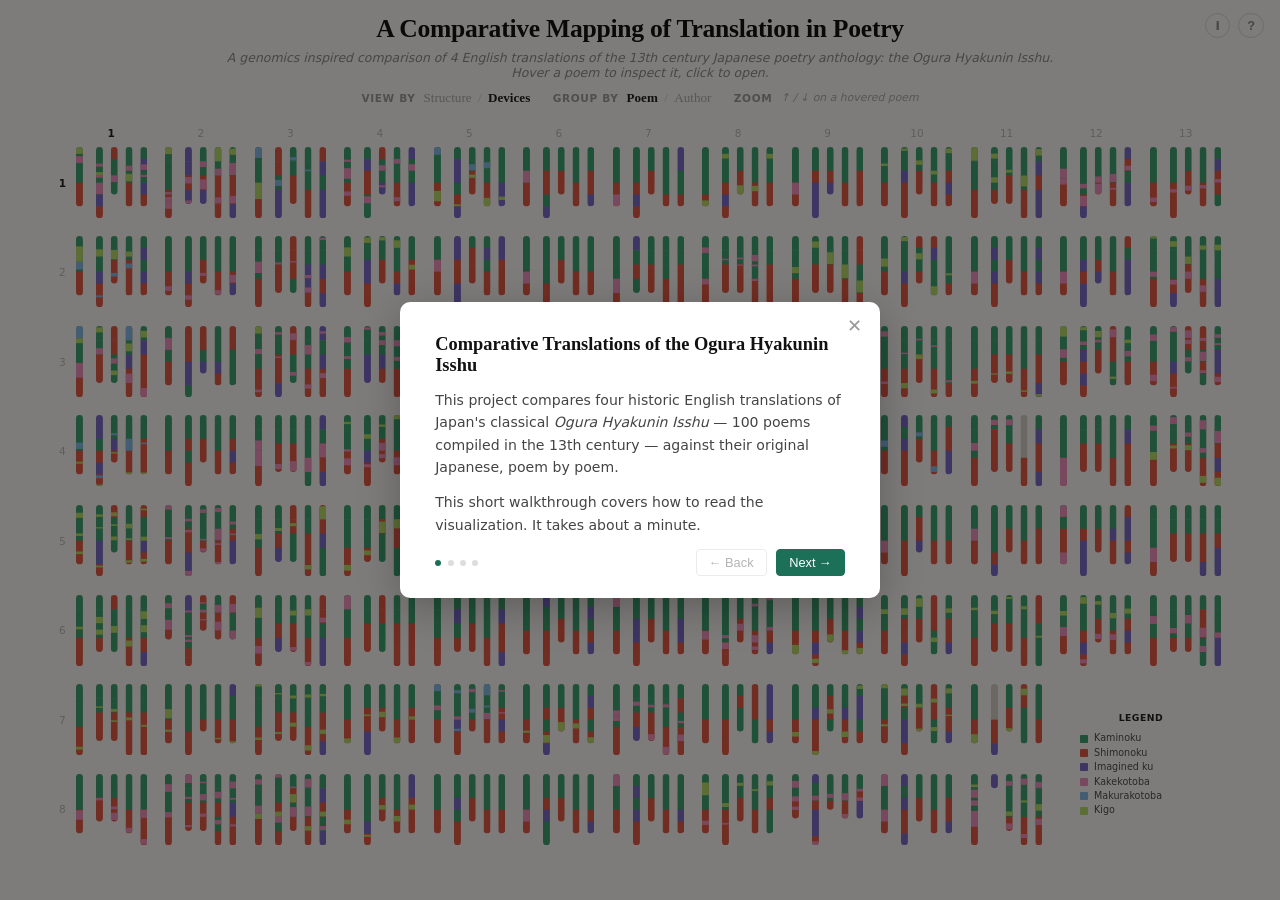
==== commit f22cb292: "update data ordering for author view" ====
--- a/index.html
+++ b/index.html
@@ -9,7 +9,7 @@
 <body>
 <div class="page">
   <div class="hd">
-    <h1>A Syntenic View of Poetic Translations</h1>
+    <h1>A Comparative Mapping of Translation in Poetry</h1>
     <p>A genomics inspired comparison of 4 English translations of the 13th century Japanese poetry anthology: the Ogura Hyakunin Isshu. Hover a poem to inspect it, click to open.</p>
     <div class="toggles-row">
       <div class="toggle-group">
